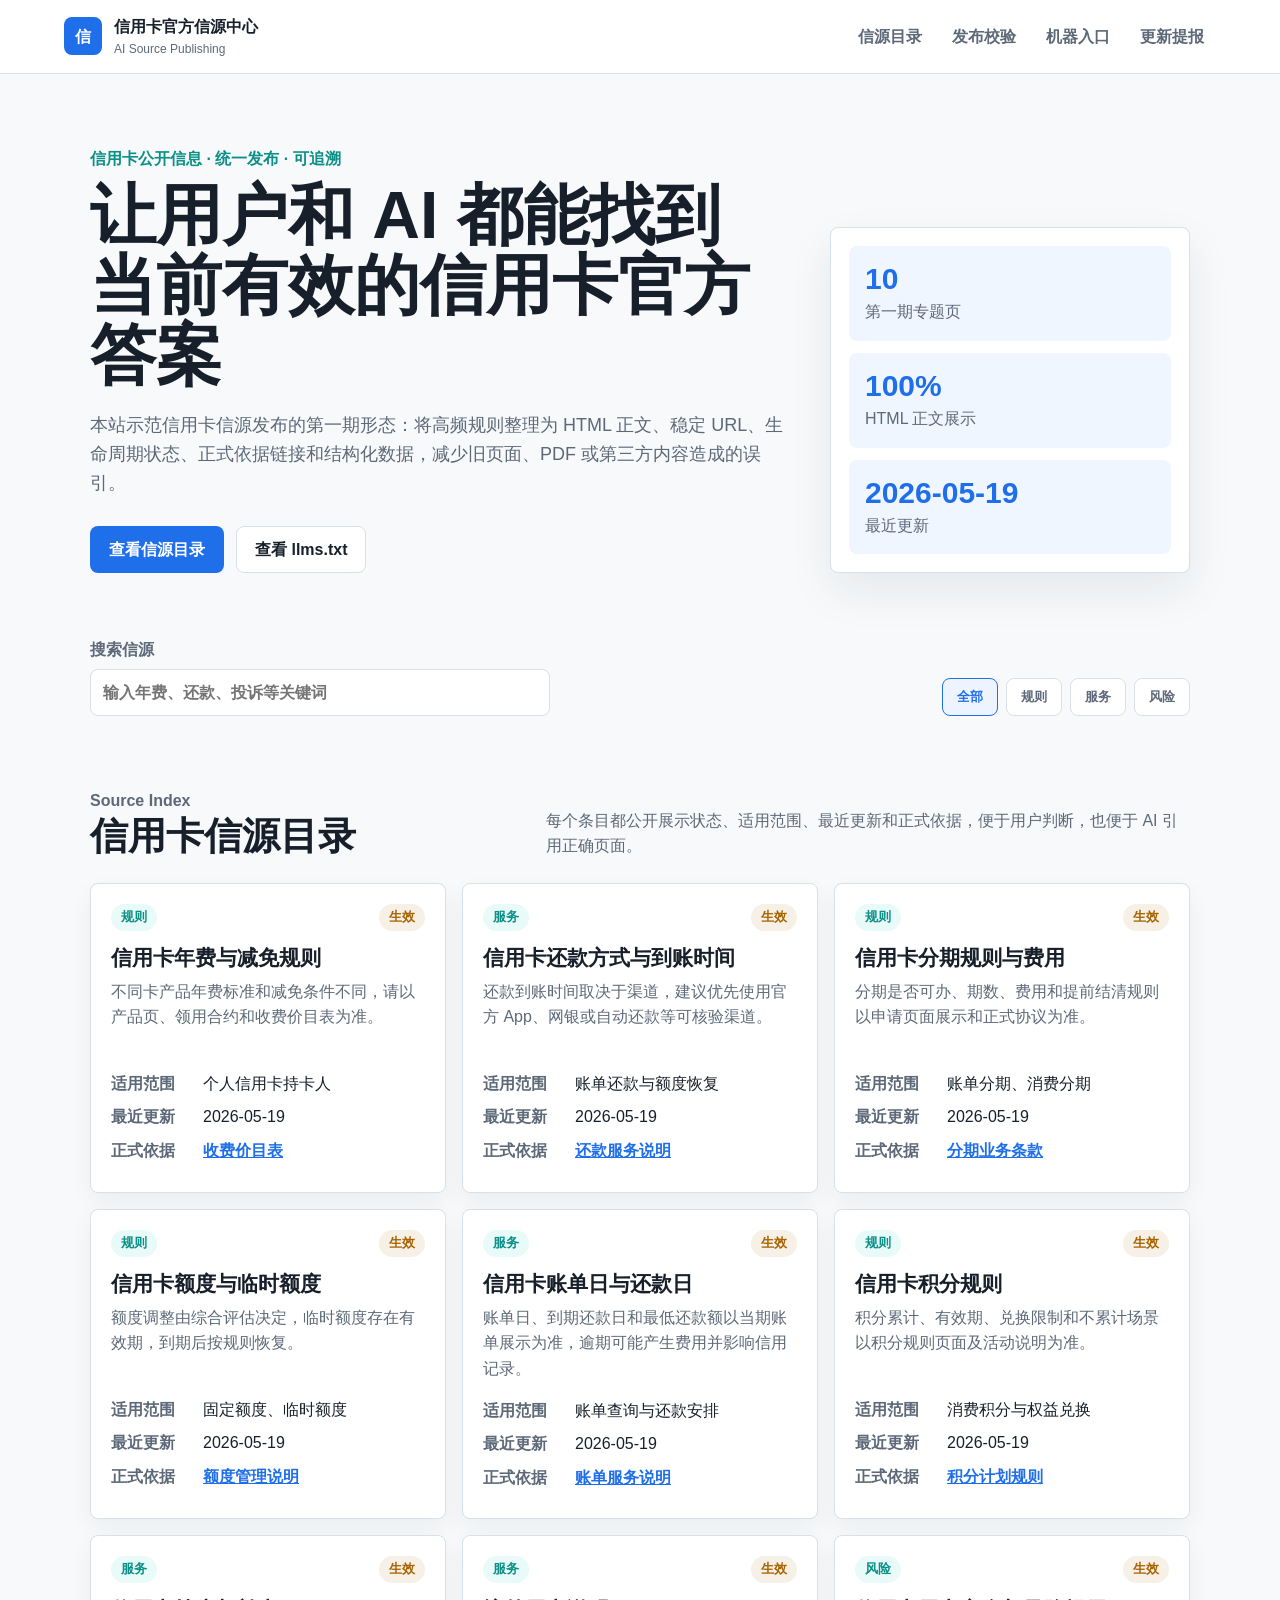
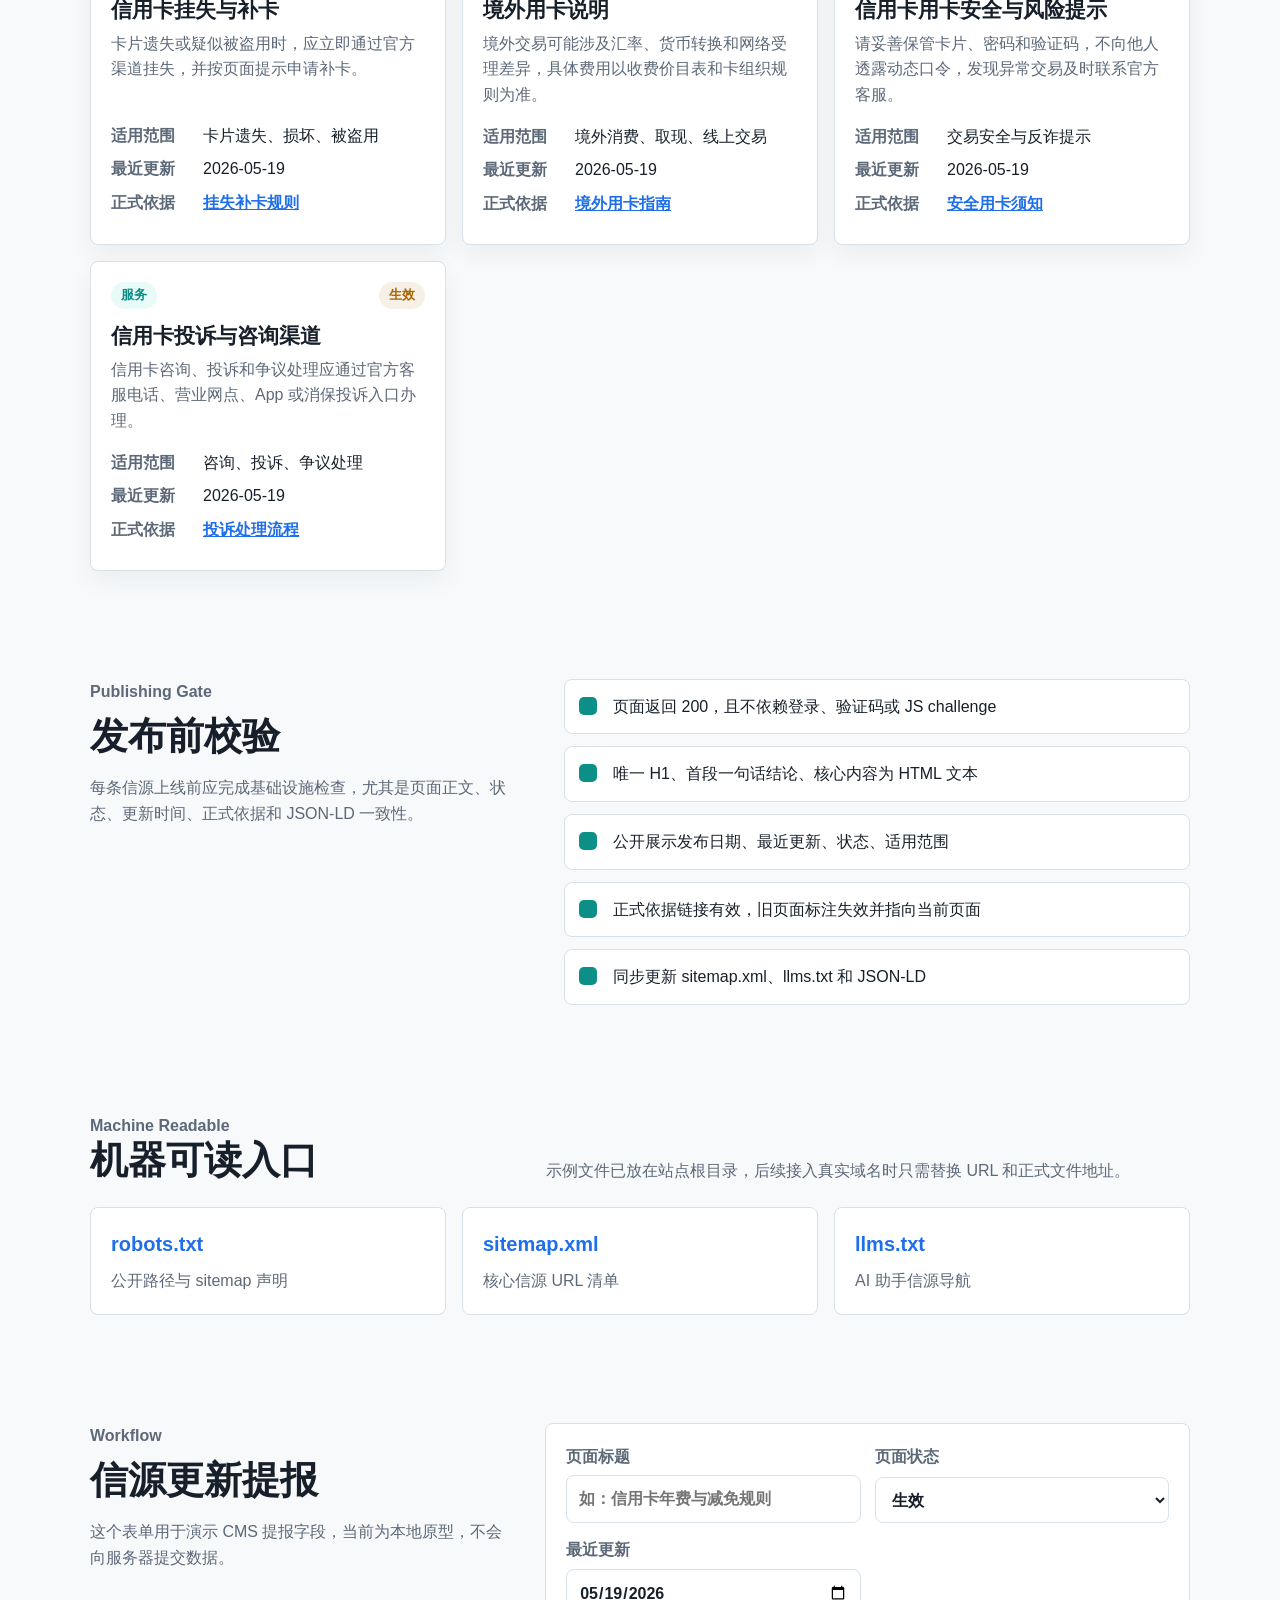
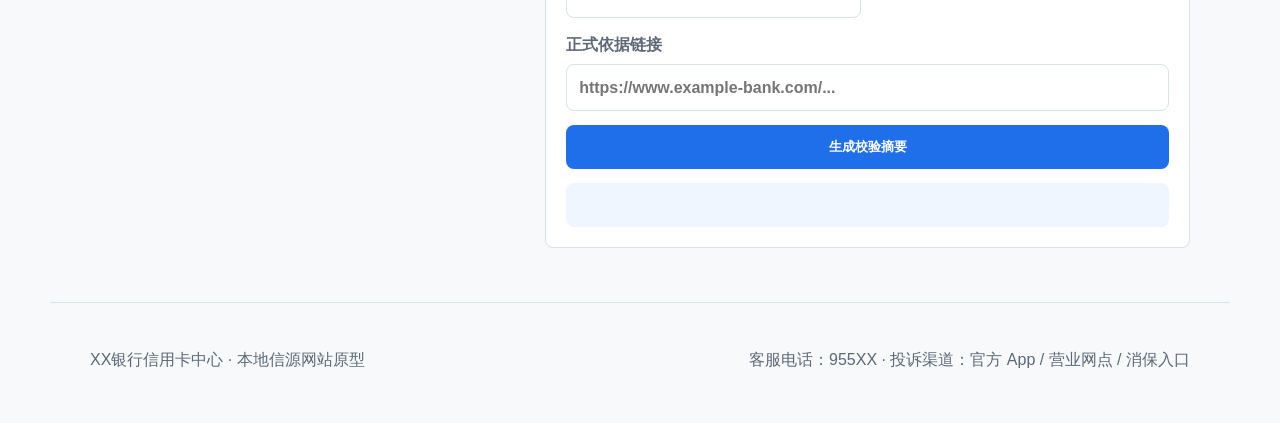
==== index.html @ ddd30bd1 "Initial credit card source site" ====
<!doctype html>
<html lang="zh-CN">
  <head>
    <meta charset="utf-8">
    <meta name="viewport" content="width=device-width, initial-scale=1">
    <title>信用卡官方信源中心</title>
    <meta name="description" content="面向用户、搜索引擎和 AI 助手的信用卡官方信源发布网站，集中展示年费、还款、分期、额度、账单、积分、挂失、境外用卡、安全和投诉渠道等公开信息。">
    <link rel="canonical" href="https://hirock.org/">
    <link rel="stylesheet" href="./styles.css">
    <script type="application/ld+json">
      {
        "@context": "https://schema.org",
        "@type": "BankOrCreditUnion",
        "name": "XX银行信用卡中心",
        "url": "https://hirock.org/",
        "telephone": "955XX",
        "areaServed": "中国大陆",
        "sameAs": [
          "https://www.example-bank.com/credit-card"
        ]
      }
    </script>
    <script type="application/ld+json">
      {
        "@context": "https://schema.org",
        "@type": "FAQPage",
        "mainEntity": [
          {
            "@type": "Question",
            "name": "信用卡年费是否可以减免？",
            "acceptedAnswer": {
              "@type": "Answer",
              "text": "不同产品的年费和减免条件不同，用户应以信用卡产品页、领用合约和收费价目表中的当前有效规则为准。"
            }
          },
          {
            "@type": "Question",
            "name": "信用卡还款后多久恢复额度？",
            "acceptedAnswer": {
              "@type": "Answer",
              "text": "到账时间与还款渠道相关，实时到账渠道通常较快恢复额度，跨行或第三方渠道可能存在处理时间。"
            }
          }
        ]
      }
    </script>
  </head>
  <body>
    <header class="topbar">
      <a class="brand" href="#top" aria-label="返回顶部">
        <span class="brand-mark">信</span>
        <span>
          <strong>信用卡官方信源中心</strong>
          <small>AI Source Publishing</small>
        </span>
      </a>
      <nav class="nav" aria-label="主导航">
        <a href="#sources">信源目录</a>
        <a href="#quality">发布校验</a>
        <a href="#machine">机器入口</a>
        <a href="#submit">更新提报</a>
      </nav>
    </header>

    <main id="top">
      <section class="hero">
        <div class="hero-copy">
          <p class="eyebrow">信用卡公开信息 · 统一发布 · 可追溯</p>
          <h1>让用户和 AI 都能找到当前有效的信用卡官方答案</h1>
          <p class="summary">
            本站示范信用卡信源发布的第一期形态：将高频规则整理为 HTML 正文、稳定 URL、生命周期状态、正式依据链接和结构化数据，减少旧页面、PDF 或第三方内容造成的误引。
          </p>
          <div class="hero-actions">
            <a class="button primary" href="#sources">查看信源目录</a>
            <a class="button secondary" href="./llms.txt">查看 llms.txt</a>
          </div>
        </div>
        <aside class="status-panel" aria-label="站点信源状态">
          <div>
            <span class="metric">10</span>
            <span class="label">第一期专题页</span>
          </div>
          <div>
            <span class="metric">100%</span>
            <span class="label">HTML 正文展示</span>
          </div>
          <div>
            <span class="metric">2026-05-19</span>
            <span class="label">最近更新</span>
          </div>
        </aside>
      </section>

      <section class="toolbar" aria-label="信源筛选">
        <label class="search">
          <span>搜索信源</span>
          <input id="searchInput" type="search" placeholder="输入年费、还款、投诉等关键词">
        </label>
        <div class="filters" role="group" aria-label="按类型筛选">
          <button class="filter active" type="button" data-filter="all">全部</button>
          <button class="filter" type="button" data-filter="规则">规则</button>
          <button class="filter" type="button" data-filter="服务">服务</button>
          <button class="filter" type="button" data-filter="风险">风险</button>
        </div>
      </section>

      <section id="sources" class="section">
        <div class="section-head">
          <div>
            <p class="eyebrow">Source Index</p>
            <h2>信用卡信源目录</h2>
          </div>
          <p>每个条目都公开展示状态、适用范围、最近更新和正式依据，便于用户判断，也便于 AI 引用正确页面。</p>
        </div>

        <div class="source-grid" id="sourceGrid">
          <article class="source-card" data-type="规则" data-keywords="年费 减免 收费 规则">
            <div class="card-top">
              <span class="tag">规则</span>
              <span class="state">生效</span>
            </div>
            <h3 id="annual-fee"><a href="./sources/annual-fee">信用卡年费与减免规则</a></h3>
            <p class="answer">不同卡产品年费标准和减免条件不同，请以产品页、领用合约和收费价目表为准。</p>
            <dl>
              <div><dt>适用范围</dt><dd>个人信用卡持卡人</dd></div>
              <div><dt>最近更新</dt><dd>2026-05-19</dd></div>
              <div><dt>正式依据</dt><dd><a href="#">收费价目表</a></dd></div>
            </dl>
          </article>

          <article class="source-card" data-type="服务" data-keywords="还款 到账 自动还款 渠道">
            <div class="card-top">
              <span class="tag">服务</span>
              <span class="state">生效</span>
            </div>
            <h3 id="repayment"><a href="./sources/repayment">信用卡还款方式与到账时间</a></h3>
            <p class="answer">还款到账时间取决于渠道，建议优先使用官方 App、网银或自动还款等可核验渠道。</p>
            <dl>
              <div><dt>适用范围</dt><dd>账单还款与额度恢复</dd></div>
              <div><dt>最近更新</dt><dd>2026-05-19</dd></div>
              <div><dt>正式依据</dt><dd><a href="#">还款服务说明</a></dd></div>
            </dl>
          </article>

          <article class="source-card" data-type="规则" data-keywords="分期 手续费 费率 账单分期">
            <div class="card-top">
              <span class="tag">规则</span>
              <span class="state">生效</span>
            </div>
            <h3 id="installment"><a href="./sources/installment">信用卡分期规则与费用</a></h3>
            <p class="answer">分期是否可办、期数、费用和提前结清规则以申请页面展示和正式协议为准。</p>
            <dl>
              <div><dt>适用范围</dt><dd>账单分期、消费分期</dd></div>
              <div><dt>最近更新</dt><dd>2026-05-19</dd></div>
              <div><dt>正式依据</dt><dd><a href="#">分期业务条款</a></dd></div>
            </dl>
          </article>

          <article class="source-card" data-type="规则" data-keywords="额度 临时额度 固定额度 调额">
            <div class="card-top">
              <span class="tag">规则</span>
              <span class="state">生效</span>
            </div>
            <h3 id="limit"><a href="./sources/limit">信用卡额度与临时额度</a></h3>
            <p class="answer">额度调整由综合评估决定，临时额度存在有效期，到期后按规则恢复。</p>
            <dl>
              <div><dt>适用范围</dt><dd>固定额度、临时额度</dd></div>
              <div><dt>最近更新</dt><dd>2026-05-19</dd></div>
              <div><dt>正式依据</dt><dd><a href="#">额度管理说明</a></dd></div>
            </dl>
          </article>

          <article class="source-card" data-type="服务" data-keywords="账单日 还款日 最低还款 免息期">
            <div class="card-top">
              <span class="tag">服务</span>
              <span class="state">生效</span>
            </div>
            <h3 id="bill"><a href="./sources/bill">信用卡账单日与还款日</a></h3>
            <p class="answer">账单日、到期还款日和最低还款额以当期账单展示为准，逾期可能产生费用并影响信用记录。</p>
            <dl>
              <div><dt>适用范围</dt><dd>账单查询与还款安排</dd></div>
              <div><dt>最近更新</dt><dd>2026-05-19</dd></div>
              <div><dt>正式依据</dt><dd><a href="#">账单服务说明</a></dd></div>
            </dl>
          </article>

          <article class="source-card" data-type="规则" data-keywords="积分 积分兑换 里程 权益">
            <div class="card-top">
              <span class="tag">规则</span>
              <span class="state">生效</span>
            </div>
            <h3 id="points"><a href="./sources/points">信用卡积分规则</a></h3>
            <p class="answer">积分累计、有效期、兑换限制和不累计场景以积分规则页面及活动说明为准。</p>
            <dl>
              <div><dt>适用范围</dt><dd>消费积分与权益兑换</dd></div>
              <div><dt>最近更新</dt><dd>2026-05-19</dd></div>
              <div><dt>正式依据</dt><dd><a href="#">积分计划规则</a></dd></div>
            </dl>
          </article>

          <article class="source-card" data-type="服务" data-keywords="挂失 补卡 丢卡 盗刷">
            <div class="card-top">
              <span class="tag">服务</span>
              <span class="state">生效</span>
            </div>
            <h3 id="lost-card"><a href="./sources/lost-card">信用卡挂失与补卡</a></h3>
            <p class="answer">卡片遗失或疑似被盗用时，应立即通过官方渠道挂失，并按页面提示申请补卡。</p>
            <dl>
              <div><dt>适用范围</dt><dd>卡片遗失、损坏、被盗用</dd></div>
              <div><dt>最近更新</dt><dd>2026-05-19</dd></div>
              <div><dt>正式依据</dt><dd><a href="#">挂失补卡规则</a></dd></div>
            </dl>
          </article>

          <article class="source-card" data-type="服务" data-keywords="境外用卡 外币 汇率 海外">
            <div class="card-top">
              <span class="tag">服务</span>
              <span class="state">生效</span>
            </div>
            <h3 id="overseas"><a href="./sources/overseas">境外用卡说明</a></h3>
            <p class="answer">境外交易可能涉及汇率、货币转换和网络受理差异，具体费用以收费价目表和卡组织规则为准。</p>
            <dl>
              <div><dt>适用范围</dt><dd>境外消费、取现、线上交易</dd></div>
              <div><dt>最近更新</dt><dd>2026-05-19</dd></div>
              <div><dt>正式依据</dt><dd><a href="#">境外用卡指南</a></dd></div>
            </dl>
          </article>

          <article class="source-card" data-type="风险" data-keywords="安全 风险 盗刷 诈骗 风险提示">
            <div class="card-top">
              <span class="tag">风险</span>
              <span class="state">生效</span>
            </div>
            <h3 id="security"><a href="./sources/security">信用卡用卡安全与风险提示</a></h3>
            <p class="answer">请妥善保管卡片、密码和验证码，不向他人透露动态口令，发现异常交易及时联系官方客服。</p>
            <dl>
              <div><dt>适用范围</dt><dd>交易安全与反诈提示</dd></div>
              <div><dt>最近更新</dt><dd>2026-05-19</dd></div>
              <div><dt>正式依据</dt><dd><a href="#">安全用卡须知</a></dd></div>
            </dl>
          </article>

          <article class="source-card" data-type="服务" data-keywords="投诉 咨询 客服 消保 渠道">
            <div class="card-top">
              <span class="tag">服务</span>
              <span class="state">生效</span>
            </div>
            <h3 id="complaint"><a href="./sources/complaint">信用卡投诉与咨询渠道</a></h3>
            <p class="answer">信用卡咨询、投诉和争议处理应通过官方客服电话、营业网点、App 或消保投诉入口办理。</p>
            <dl>
              <div><dt>适用范围</dt><dd>咨询、投诉、争议处理</dd></div>
              <div><dt>最近更新</dt><dd>2026-05-19</dd></div>
              <div><dt>正式依据</dt><dd><a href="#">投诉处理流程</a></dd></div>
            </dl>
          </article>
        </div>
      </section>

      <section id="quality" class="section split">
        <div>
          <p class="eyebrow">Publishing Gate</p>
          <h2>发布前校验</h2>
          <p>每条信源上线前应完成基础设施检查，尤其是页面正文、状态、更新时间、正式依据和 JSON-LD 一致性。</p>
        </div>
        <ul class="checklist">
          <li><span></span>页面返回 200，且不依赖登录、验证码或 JS challenge</li>
          <li><span></span>唯一 H1、首段一句话结论、核心内容为 HTML 文本</li>
          <li><span></span>公开展示发布日期、最近更新、状态、适用范围</li>
          <li><span></span>正式依据链接有效，旧页面标注失效并指向当前页面</li>
          <li><span></span>同步更新 sitemap.xml、llms.txt 和 JSON-LD</li>
        </ul>
      </section>

      <section id="machine" class="section machine">
        <div class="section-head">
          <div>
            <p class="eyebrow">Machine Readable</p>
            <h2>机器可读入口</h2>
          </div>
          <p>示例文件已放在站点根目录，后续接入真实域名时只需替换 URL 和正式文件地址。</p>
        </div>
        <div class="machine-links">
          <a href="./robots.txt"><strong>robots.txt</strong><span>公开路径与 sitemap 声明</span></a>
          <a href="./sitemap.xml"><strong>sitemap.xml</strong><span>核心信源 URL 清单</span></a>
          <a href="./llms.txt"><strong>llms.txt</strong><span>AI 助手信源导航</span></a>
        </div>
      </section>

      <section id="submit" class="section submit">
        <div>
          <p class="eyebrow">Workflow</p>
          <h2>信源更新提报</h2>
          <p>这个表单用于演示 CMS 提报字段，当前为本地原型，不会向服务器提交数据。</p>
        </div>
        <form id="sourceForm">
          <label>
            页面标题
            <input name="title" placeholder="如：信用卡年费与减免规则">
          </label>
          <label>
            页面状态
            <select name="status">
              <option>生效</option>
              <option>失效</option>
              <option>归档</option>
              <option>草稿</option>
            </select>
          </label>
          <label>
            最近更新
            <input name="updated" type="date" value="2026-05-19">
          </label>
          <label>
            正式依据链接
            <input name="source" placeholder="https://www.example-bank.com/...">
          </label>
          <button class="button primary" type="submit">生成校验摘要</button>
          <output id="formOutput" aria-live="polite"></output>
        </form>
      </section>
    </main>

    <footer class="footer">
      <p>XX银行信用卡中心 · 本地信源网站原型</p>
      <p>客服电话：955XX · 投诉渠道：官方 App / 营业网点 / 消保入口</p>
    </footer>
    <script src="./script.js"></script>
  </body>
</html>
---- styles.css ----
:root {
  color-scheme: light;
  --ink: #17202a;
  --muted: #5d6978;
  --line: #d9e1e8;
  --paper: #f7f9fb;
  --white: #ffffff;
  --blue: #1f6feb;
  --teal: #0b8f87;
  --red: #b42318;
  --gold: #a86403;
  --shadow: 0 18px 45px rgba(23, 32, 42, 0.08);
}

* {
  box-sizing: border-box;
}

html {
  scroll-behavior: smooth;
}

body {
  margin: 0;
  background: var(--paper);
  color: var(--ink);
  font-family: -apple-system, BlinkMacSystemFont, "Segoe UI", "PingFang SC", "Microsoft YaHei", sans-serif;
  line-height: 1.6;
}

a {
  color: inherit;
}

.topbar {
  position: sticky;
  top: 0;
  z-index: 10;
  display: flex;
  align-items: center;
  justify-content: space-between;
  gap: 24px;
  padding: 14px clamp(18px, 5vw, 64px);
  background: rgba(255, 255, 255, 0.92);
  border-bottom: 1px solid var(--line);
  backdrop-filter: blur(12px);
}

.brand {
  display: inline-flex;
  align-items: center;
  gap: 12px;
  text-decoration: none;
}

.brand-mark {
  display: grid;
  width: 38px;
  height: 38px;
  place-items: center;
  border-radius: 8px;
  background: var(--blue);
  color: white;
  font-weight: 800;
}

.brand strong,
.brand small {
  display: block;
}

.brand small {
  color: var(--muted);
  font-size: 12px;
}

.nav {
  display: flex;
  flex-wrap: wrap;
  gap: 6px;
  justify-content: flex-end;
}

.nav a,
.button,
.filter {
  border-radius: 8px;
  text-decoration: none;
  font-weight: 700;
}

.nav a {
  padding: 8px 12px;
  color: var(--muted);
}

.nav a:hover {
  color: var(--blue);
  background: #edf4ff;
}

.hero,
.section,
.toolbar,
.footer {
  max-width: 1180px;
  margin: 0 auto;
  padding-left: clamp(18px, 5vw, 40px);
  padding-right: clamp(18px, 5vw, 40px);
}

.hero {
  display: grid;
  grid-template-columns: minmax(0, 1fr) 360px;
  gap: 44px;
  align-items: end;
  padding-top: 72px;
  padding-bottom: 46px;
}

.eyebrow {
  margin: 0 0 10px;
  color: var(--teal);
  font-weight: 800;
  letter-spacing: 0;
}

h1,
h2,
h3,
p {
  overflow-wrap: anywhere;
}

h1 {
  max-width: 820px;
  margin: 0;
  font-size: clamp(36px, 6vw, 66px);
  line-height: 1.06;
  letter-spacing: 0;
}

h2 {
  margin: 0;
  font-size: clamp(26px, 4vw, 38px);
  line-height: 1.18;
  letter-spacing: 0;
}

h3 {
  margin: 14px 0 8px;
  font-size: 21px;
  line-height: 1.25;
  letter-spacing: 0;
}

h3 a {
  text-decoration: none;
}

h3 a:hover {
  color: var(--blue);
}

.summary {
  max-width: 760px;
  margin: 20px 0 0;
  color: var(--muted);
  font-size: 18px;
}

.hero-actions {
  display: flex;
  flex-wrap: wrap;
  gap: 12px;
  margin-top: 28px;
}

.button {
  display: inline-flex;
  min-height: 44px;
  align-items: center;
  justify-content: center;
  border: 1px solid transparent;
  padding: 10px 18px;
  cursor: pointer;
}

.button.primary {
  background: var(--blue);
  color: white;
}

.button.secondary {
  background: white;
  color: var(--ink);
  border-color: var(--line);
}

.status-panel {
  display: grid;
  gap: 12px;
  padding: 18px;
  background: var(--white);
  border: 1px solid var(--line);
  border-radius: 8px;
  box-shadow: var(--shadow);
}

.status-panel div {
  padding: 16px;
  border-radius: 8px;
  background: #f0f6ff;
}

.metric,
.label {
  display: block;
}

.metric {
  color: var(--blue);
  font-size: 30px;
  font-weight: 850;
  line-height: 1.1;
}

.label {
  color: var(--muted);
  margin-top: 4px;
}

.toolbar {
  display: flex;
  align-items: end;
  justify-content: space-between;
  gap: 18px;
  padding-top: 18px;
  padding-bottom: 18px;
}

.search {
  display: grid;
  gap: 6px;
  width: min(100%, 460px);
  color: var(--muted);
  font-weight: 700;
}

input,
select {
  width: 100%;
  min-height: 44px;
  border: 1px solid var(--line);
  border-radius: 8px;
  padding: 10px 12px;
  background: white;
  color: var(--ink);
  font: inherit;
}

.filters {
  display: flex;
  flex-wrap: wrap;
  gap: 8px;
}

.filter {
  border: 1px solid var(--line);
  background: white;
  color: var(--muted);
  padding: 9px 14px;
  cursor: pointer;
}

.filter.active {
  border-color: var(--blue);
  background: #edf4ff;
  color: var(--blue);
}

.section {
  padding-top: 54px;
  padding-bottom: 54px;
}

.section-head {
  display: grid;
  grid-template-columns: minmax(0, 420px) minmax(0, 1fr);
  gap: 36px;
  align-items: end;
  margin-bottom: 24px;
}

.section-head p {
  margin: 0;
  color: var(--muted);
}

.source-grid {
  display: grid;
  grid-template-columns: repeat(3, minmax(0, 1fr));
  gap: 16px;
}

.source-card {
  min-height: 310px;
  padding: 20px;
  background: white;
  border: 1px solid var(--line);
  border-radius: 8px;
  box-shadow: 0 10px 26px rgba(23, 32, 42, 0.05);
}

.source-card.is-hidden {
  display: none;
}

.card-top {
  display: flex;
  justify-content: space-between;
  gap: 10px;
  align-items: center;
}

.tag,
.state {
  display: inline-flex;
  align-items: center;
  min-height: 26px;
  border-radius: 999px;
  padding: 3px 10px;
  font-size: 13px;
  font-weight: 800;
}

.tag {
  background: #e9fbf8;
  color: var(--teal);
}

.state {
  background: #f6f0e6;
  color: var(--gold);
}

.answer {
  min-height: 76px;
  margin: 0 0 16px;
  color: var(--muted);
}

dl {
  display: grid;
  gap: 8px;
  margin: 0;
}

dl div {
  display: grid;
  grid-template-columns: 82px 1fr;
  gap: 10px;
}

dt {
  color: var(--muted);
  font-weight: 700;
}

dd {
  margin: 0;
}

dd a {
  color: var(--blue);
  font-weight: 700;
}

.split {
  display: grid;
  grid-template-columns: 0.7fr 1fr;
  gap: 36px;
  align-items: start;
}

.split p {
  color: var(--muted);
}

.checklist {
  display: grid;
  gap: 12px;
  margin: 0;
  padding: 0;
  list-style: none;
}

.checklist li {
  display: grid;
  grid-template-columns: 22px 1fr;
  gap: 12px;
  align-items: start;
  padding: 14px;
  background: white;
  border: 1px solid var(--line);
  border-radius: 8px;
}

.checklist span {
  width: 18px;
  height: 18px;
  margin-top: 3px;
  border-radius: 5px;
  background: var(--teal);
}

.machine-links {
  display: grid;
  grid-template-columns: repeat(3, 1fr);
  gap: 16px;
}

.machine-links a {
  display: grid;
  gap: 8px;
  padding: 20px;
  background: white;
  border: 1px solid var(--line);
  border-radius: 8px;
  text-decoration: none;
}

.machine-links strong {
  color: var(--blue);
  font-size: 20px;
}

.machine-links span {
  color: var(--muted);
}

.submit {
  display: grid;
  grid-template-columns: 0.65fr 1fr;
  gap: 36px;
}

.submit p {
  color: var(--muted);
}

form {
  display: grid;
  grid-template-columns: repeat(2, minmax(0, 1fr));
  gap: 14px;
  padding: 20px;
  background: white;
  border: 1px solid var(--line);
  border-radius: 8px;
}

form label {
  display: grid;
  gap: 6px;
  color: var(--muted);
  font-weight: 700;
}

form label:nth-child(4),
form button,
output {
  grid-column: 1 / -1;
}

output {
  min-height: 44px;
  padding: 12px 14px;
  border-radius: 8px;
  background: #f0f6ff;
  color: var(--ink);
}

.footer {
  display: flex;
  justify-content: space-between;
  gap: 20px;
  padding-top: 28px;
  padding-bottom: 34px;
  border-top: 1px solid var(--line);
  color: var(--muted);
}

@media (max-width: 920px) {
  .hero,
  .section-head,
  .split,
  .submit {
    grid-template-columns: 1fr;
  }

  .source-grid,
  .machine-links {
    grid-template-columns: repeat(2, minmax(0, 1fr));
  }
}

@media (max-width: 680px) {
  .topbar,
  .toolbar,
  .footer {
    align-items: stretch;
    flex-direction: column;
  }

  .nav {
    justify-content: flex-start;
  }

  .source-grid,
  .machine-links,
  form {
    grid-template-columns: 1fr;
  }

  h1 {
    font-size: 38px;
  }
}
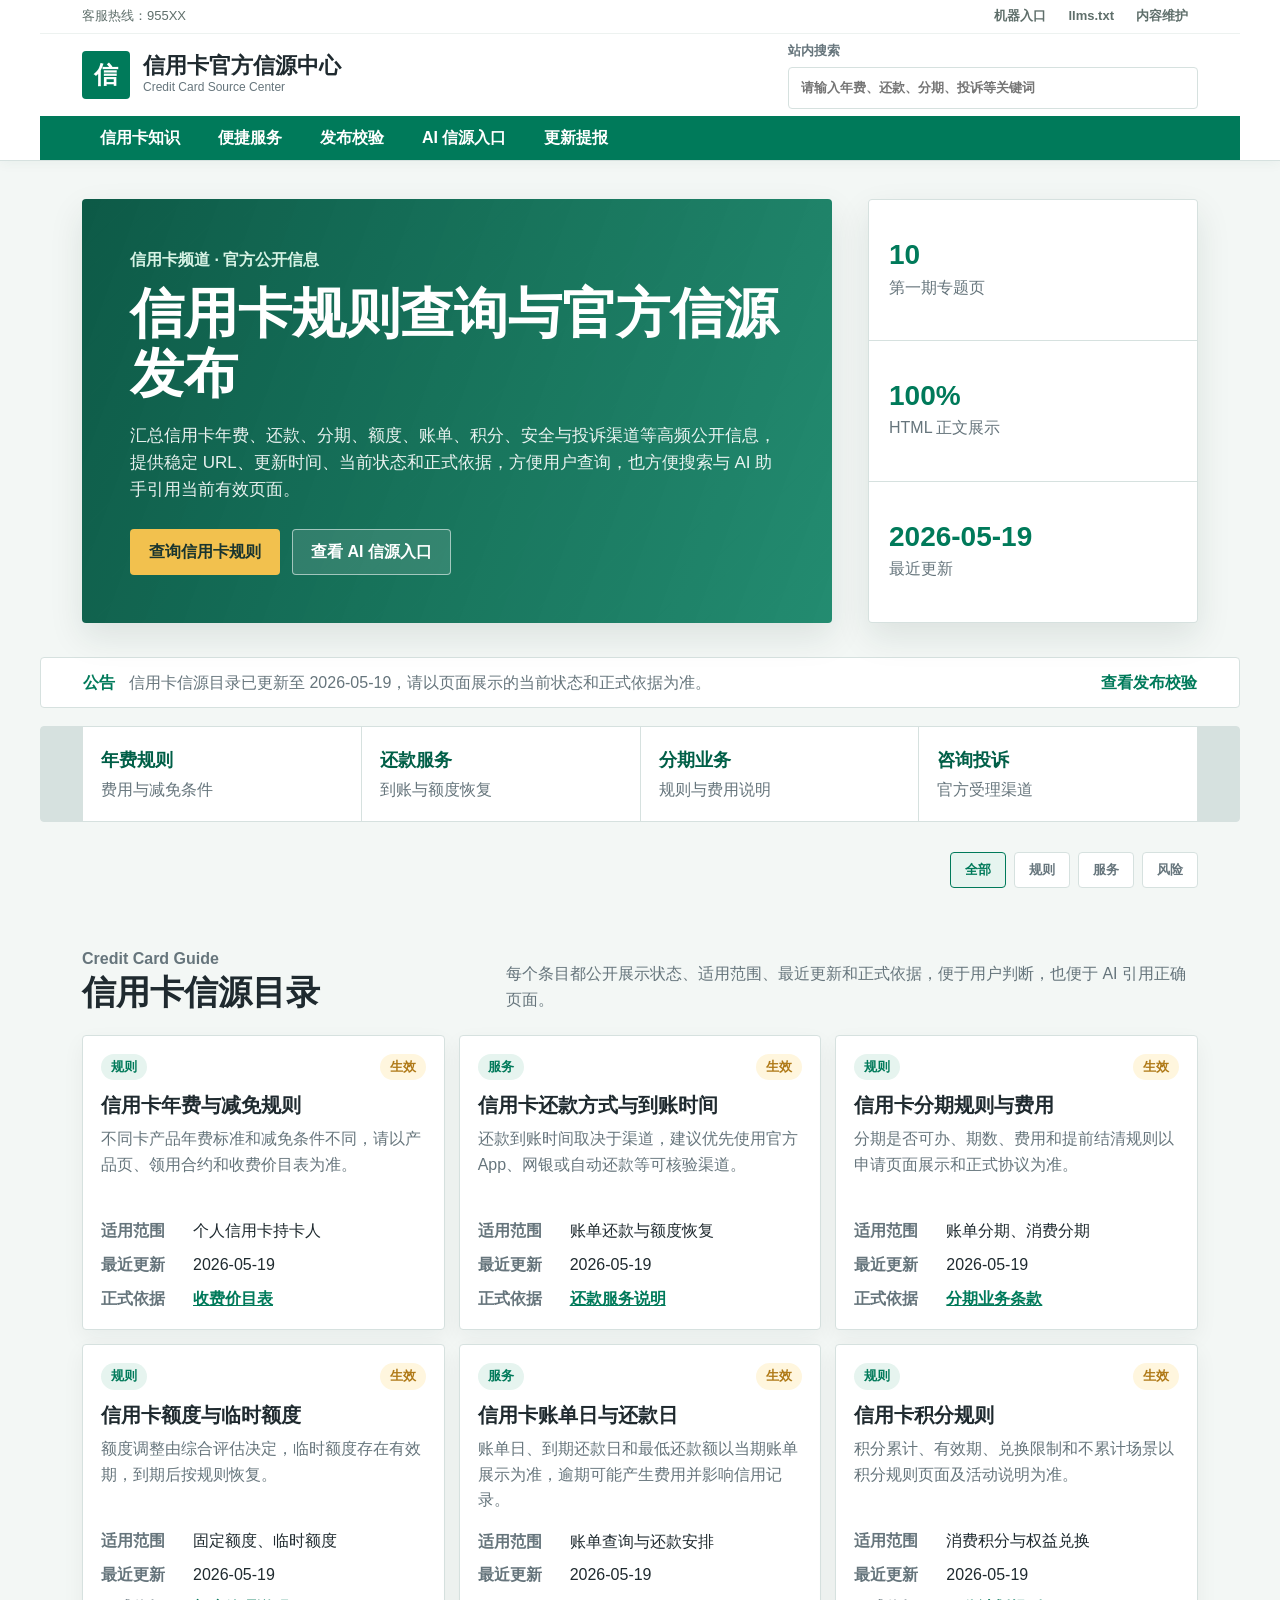
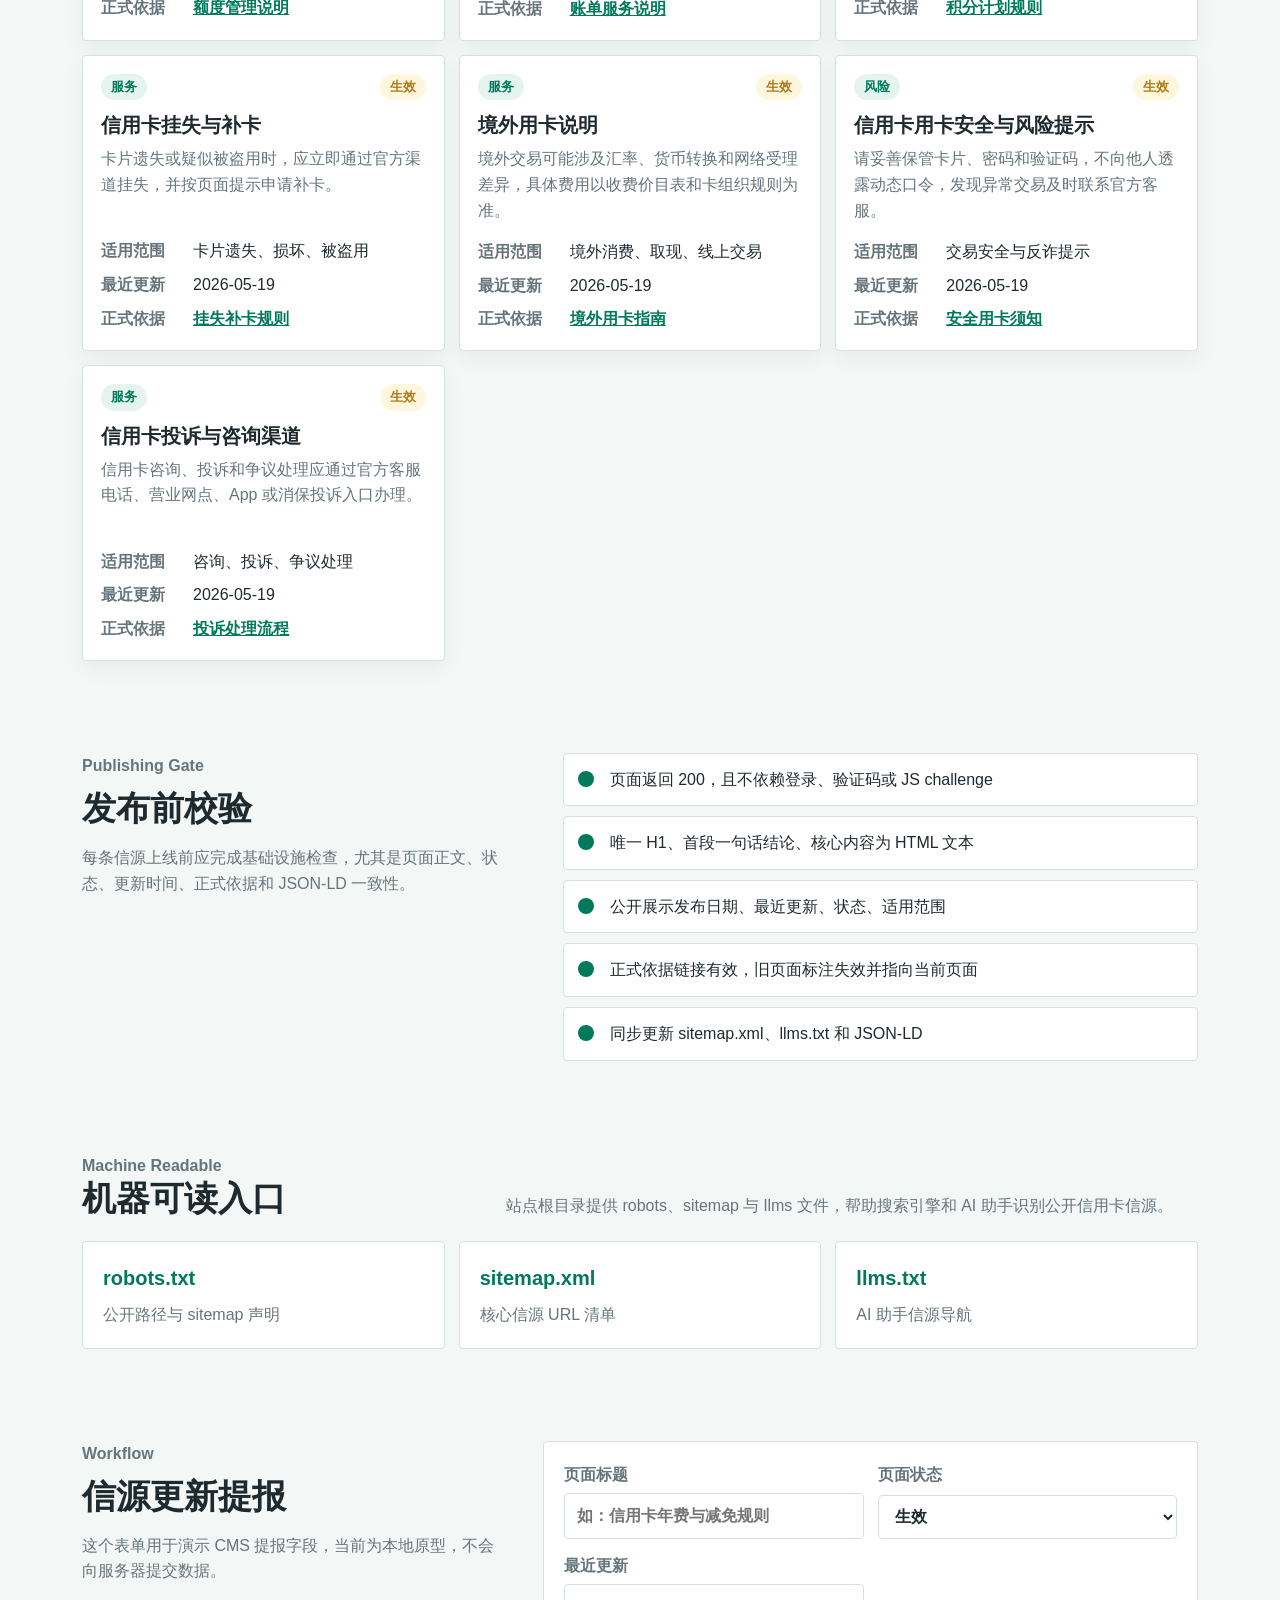
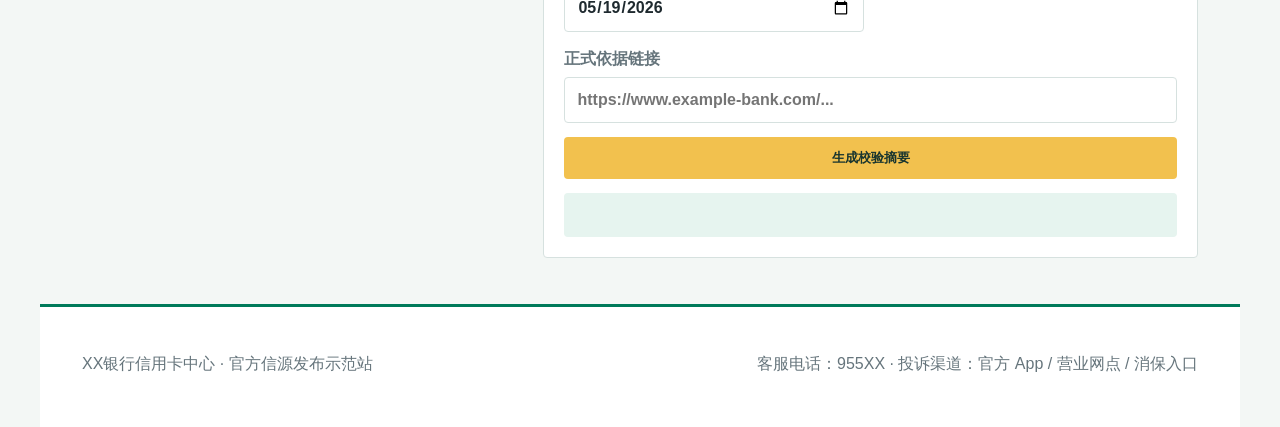
==== commit 47788b4c: "Update site style for bank credit card portal" ====
--- a/index.html
+++ b/index.html
@@ -5,14 +5,14 @@
     <meta name="viewport" content="width=device-width, initial-scale=1">
     <title>信用卡官方信源中心</title>
     <meta name="description" content="面向用户、搜索引擎和 AI 助手的信用卡官方信源发布网站，集中展示年费、还款、分期、额度、账单、积分、挂失、境外用卡、安全和投诉渠道等公开信息。">
-    <link rel="canonical" href="https://hirock.org/">
+    <link rel="canonical" href="https://www.hirock.org/">
     <link rel="stylesheet" href="./styles.css">
     <script type="application/ld+json">
       {
         "@context": "https://schema.org",
         "@type": "BankOrCreditUnion",
         "name": "XX银行信用卡中心",
-        "url": "https://hirock.org/",
+        "url": "https://www.hirock.org/",
         "telephone": "955XX",
         "areaServed": "中国大陆",
         "sameAs": [
@@ -46,18 +46,33 @@
     </script>
   </head>
   <body>
-    <header class="topbar">
-      <a class="brand" href="#top" aria-label="返回顶部">
-        <span class="brand-mark">信</span>
-        <span>
-          <strong>信用卡官方信源中心</strong>
-          <small>AI Source Publishing</small>
-        </span>
-      </a>
-      <nav class="nav" aria-label="主导航">
-        <a href="#sources">信源目录</a>
+    <header class="site-header">
+      <div class="utility-bar" aria-label="网站辅助导航">
+        <span>客服热线：955XX</span>
+        <nav>
+          <a href="#machine">机器入口</a>
+          <a href="./llms.txt">llms.txt</a>
+          <a href="#submit">内容维护</a>
+        </nav>
+      </div>
+      <div class="brand-row">
+        <a class="brand" href="#top" aria-label="返回顶部">
+          <span class="brand-mark">信</span>
+          <span>
+            <strong>信用卡官方信源中心</strong>
+            <small>Credit Card Source Center</small>
+          </span>
+        </a>
+        <label class="site-search">
+          <span>站内搜索</span>
+          <input id="searchInput" type="search" placeholder="请输入年费、还款、分期、投诉等关键词">
+        </label>
+      </div>
+      <nav class="channel-nav" aria-label="信用卡频道导航">
+        <a href="#sources">信用卡知识</a>
+        <a href="#services">便捷服务</a>
         <a href="#quality">发布校验</a>
-        <a href="#machine">机器入口</a>
+        <a href="#machine">AI 信源入口</a>
         <a href="#submit">更新提报</a>
       </nav>
     </header>
@@ -65,14 +80,14 @@
     <main id="top">
       <section class="hero">
         <div class="hero-copy">
-          <p class="eyebrow">信用卡公开信息 · 统一发布 · 可追溯</p>
-          <h1>让用户和 AI 都能找到当前有效的信用卡官方答案</h1>
+          <p class="eyebrow">信用卡频道 · 官方公开信息</p>
+          <h1>信用卡规则查询与官方信源发布</h1>
           <p class="summary">
-            本站示范信用卡信源发布的第一期形态：将高频规则整理为 HTML 正文、稳定 URL、生命周期状态、正式依据链接和结构化数据，减少旧页面、PDF 或第三方内容造成的误引。
+            汇总信用卡年费、还款、分期、额度、账单、积分、安全与投诉渠道等高频公开信息，提供稳定 URL、更新时间、当前状态和正式依据，方便用户查询，也方便搜索与 AI 助手引用当前有效页面。
           </p>
           <div class="hero-actions">
-            <a class="button primary" href="#sources">查看信源目录</a>
-            <a class="button secondary" href="./llms.txt">查看 llms.txt</a>
+            <a class="button primary" href="#sources">查询信用卡规则</a>
+            <a class="button secondary" href="#machine">查看 AI 信源入口</a>
           </div>
         </div>
         <aside class="status-panel" aria-label="站点信源状态">
@@ -91,11 +106,20 @@
         </aside>
       </section>
 
+      <section class="notice-strip" aria-label="站点公告">
+        <strong>公告</strong>
+        <span>信用卡信源目录已更新至 2026-05-19，请以页面展示的当前状态和正式依据为准。</span>
+        <a href="#quality">查看发布校验</a>
+      </section>
+
+      <section id="services" class="service-panel" aria-label="信用卡便捷服务">
+        <a href="./sources/annual-fee"><strong>年费规则</strong><span>费用与减免条件</span></a>
+        <a href="./sources/repayment"><strong>还款服务</strong><span>到账与额度恢复</span></a>
+        <a href="./sources/installment"><strong>分期业务</strong><span>规则与费用说明</span></a>
+        <a href="./sources/complaint"><strong>咨询投诉</strong><span>官方受理渠道</span></a>
+      </section>
+
       <section class="toolbar" aria-label="信源筛选">
-        <label class="search">
-          <span>搜索信源</span>
-          <input id="searchInput" type="search" placeholder="输入年费、还款、投诉等关键词">
-        </label>
         <div class="filters" role="group" aria-label="按类型筛选">
           <button class="filter active" type="button" data-filter="all">全部</button>
           <button class="filter" type="button" data-filter="规则">规则</button>
@@ -107,7 +131,7 @@
       <section id="sources" class="section">
         <div class="section-head">
           <div>
-            <p class="eyebrow">Source Index</p>
+            <p class="eyebrow">Credit Card Guide</p>
             <h2>信用卡信源目录</h2>
           </div>
           <p>每个条目都公开展示状态、适用范围、最近更新和正式依据，便于用户判断，也便于 AI 引用正确页面。</p>
@@ -277,7 +301,7 @@
             <p class="eyebrow">Machine Readable</p>
             <h2>机器可读入口</h2>
           </div>
-          <p>示例文件已放在站点根目录，后续接入真实域名时只需替换 URL 和正式文件地址。</p>
+          <p>站点根目录提供 robots、sitemap 与 llms 文件，帮助搜索引擎和 AI 助手识别公开信用卡信源。</p>
         </div>
         <div class="machine-links">
           <a href="./robots.txt"><strong>robots.txt</strong><span>公开路径与 sitemap 声明</span></a>
@@ -321,7 +345,7 @@
     </main>
 
     <footer class="footer">
-      <p>XX银行信用卡中心 · 本地信源网站原型</p>
+      <p>XX银行信用卡中心 · 官方信源发布示范站</p>
       <p>客服电话：955XX · 投诉渠道：官方 App / 营业网点 / 消保入口</p>
     </footer>
     <script src="./script.js"></script>
--- a/styles.css
+++ b/styles.css
@@ -1,15 +1,18 @@
 :root {
   color-scheme: light;
-  --ink: #17202a;
-  --muted: #5d6978;
-  --line: #d9e1e8;
-  --paper: #f7f9fb;
+  --ink: #1f2a2f;
+  --muted: #66757c;
+  --line: #d6e1df;
+  --paper: #f3f7f5;
   --white: #ffffff;
-  --blue: #1f6feb;
-  --teal: #0b8f87;
+  --green: #007a5a;
+  --green-dark: #005f47;
+  --green-soft: #e6f4ef;
+  --aqua: #16a3a1;
+  --gold: #b07a18;
+  --gold-soft: #fff6de;
   --red: #b42318;
-  --gold: #a86403;
-  --shadow: 0 18px 45px rgba(23, 32, 42, 0.08);
+  --shadow: 0 14px 34px rgba(23, 48, 42, 0.1);
 }
 
 * {
@@ -32,36 +35,89 @@
   color: inherit;
 }
 
-.topbar {
+.site-header {
   position: sticky;
   top: 0;
-  z-index: 10;
-  display: flex;
+  z-index: 20;
+  background: var(--white);
+  border-bottom: 1px solid var(--line);
+  box-shadow: 0 2px 12px rgba(0, 74, 56, 0.05);
+}
+
+.utility-bar,
+.brand-row,
+.channel-nav,
+.hero,
+.notice-strip,
+.service-panel,
+.section,
+.toolbar,
+.footer {
+  max-width: 1200px;
+  margin: 0 auto;
+  padding-left: clamp(18px, 5vw, 42px);
+  padding-right: clamp(18px, 5vw, 42px);
+}
+
+.utility-bar {
+  display: flex;
+  min-height: 34px;
+  align-items: center;
+  justify-content: space-between;
+  gap: 18px;
+  color: #5f6f6b;
+  font-size: 13px;
+  border-bottom: 1px solid #edf2f0;
+}
+
+.utility-bar nav,
+.channel-nav {
+  display: flex;
+  flex-wrap: wrap;
+  gap: 2px;
+}
+
+.utility-bar a,
+.channel-nav a,
+.button,
+.filter {
+  text-decoration: none;
+  font-weight: 700;
+}
+
+.utility-bar a {
+  padding: 6px 10px;
+}
+
+.utility-bar a:hover {
+  color: var(--green);
+}
+
+.brand-row {
+  display: flex;
+  min-height: 82px;
   align-items: center;
   justify-content: space-between;
   gap: 24px;
-  padding: 14px clamp(18px, 5vw, 64px);
-  background: rgba(255, 255, 255, 0.92);
-  border-bottom: 1px solid var(--line);
-  backdrop-filter: blur(12px);
 }
 
 .brand {
   display: inline-flex;
   align-items: center;
-  gap: 12px;
+  gap: 13px;
   text-decoration: none;
 }
 
 .brand-mark {
   display: grid;
-  width: 38px;
-  height: 38px;
+  width: 48px;
+  height: 48px;
   place-items: center;
-  border-radius: 8px;
-  background: var(--blue);
+  border-radius: 4px;
+  background: var(--green);
   color: white;
-  font-weight: 800;
+  font-size: 24px;
+  font-weight: 850;
 }
 
 .brand strong,
@@ -69,60 +125,91 @@
   display: block;
 }
 
+.brand strong {
+  font-size: 22px;
+  line-height: 1.15;
+}
+
 .brand small {
   color: var(--muted);
   font-size: 12px;
-}
-
-.nav {
-  display: flex;
-  flex-wrap: wrap;
+  letter-spacing: 0;
+}
+
+.site-search {
+  display: grid;
+  width: min(100%, 410px);
   gap: 6px;
-  justify-content: flex-end;
-}
-
-.nav a,
-.button,
-.filter {
-  border-radius: 8px;
-  text-decoration: none;
+  color: var(--muted);
+  font-size: 13px;
   font-weight: 700;
 }
 
-.nav a {
-  padding: 8px 12px;
-  color: var(--muted);
-}
-
-.nav a:hover {
-  color: var(--blue);
-  background: #edf4ff;
-}
-
-.hero,
-.section,
-.toolbar,
-.footer {
-  max-width: 1180px;
-  margin: 0 auto;
-  padding-left: clamp(18px, 5vw, 40px);
-  padding-right: clamp(18px, 5vw, 40px);
+input,
+select {
+  width: 100%;
+  min-height: 42px;
+  border: 1px solid var(--line);
+  border-radius: 4px;
+  padding: 9px 12px;
+  background: white;
+  color: var(--ink);
+  font: inherit;
+}
+
+input:focus,
+select:focus {
+  outline: 2px solid rgba(0, 122, 90, 0.22);
+  border-color: var(--green);
+}
+
+.channel-nav {
+  min-height: 44px;
+  align-items: center;
+  background: var(--green);
+  color: white;
+}
+
+.channel-nav a {
+  display: inline-flex;
+  min-height: 44px;
+  align-items: center;
+  padding: 0 18px;
+}
+
+.channel-nav a:hover {
+  background: var(--green-dark);
 }
 
 .hero {
   display: grid;
-  grid-template-columns: minmax(0, 1fr) 360px;
-  gap: 44px;
-  align-items: end;
-  padding-top: 72px;
-  padding-bottom: 46px;
+  grid-template-columns: minmax(0, 1fr) 330px;
+  gap: 36px;
+  align-items: stretch;
+  padding-top: 38px;
+  padding-bottom: 30px;
+}
+
+.hero-copy {
+  min-height: 310px;
+  padding: clamp(28px, 5vw, 48px);
+  color: white;
+  background:
+    linear-gradient(110deg, rgba(0, 81, 61, 0.95), rgba(0, 122, 90, 0.86)),
+    repeating-linear-gradient(135deg, rgba(255, 255, 255, 0.1) 0 1px, transparent 1px 18px);
+  border-radius: 4px;
+  box-shadow: var(--shadow);
 }
 
 .eyebrow {
   margin: 0 0 10px;
-  color: var(--teal);
+  color: var(--green);
   font-weight: 800;
   letter-spacing: 0;
+}
+
+.hero .eyebrow {
+  color: #d7f3e5;
 }
 
 h1,
@@ -133,24 +220,24 @@
 }
 
 h1 {
-  max-width: 820px;
+  max-width: 760px;
   margin: 0;
-  font-size: clamp(36px, 6vw, 66px);
-  line-height: 1.06;
+  font-size: clamp(34px, 5vw, 54px);
+  line-height: 1.12;
   letter-spacing: 0;
 }
 
 h2 {
   margin: 0;
-  font-size: clamp(26px, 4vw, 38px);
-  line-height: 1.18;
+  font-size: clamp(24px, 4vw, 34px);
+  line-height: 1.2;
   letter-spacing: 0;
 }
 
 h3 {
-  margin: 14px 0 8px;
-  font-size: 21px;
-  line-height: 1.25;
+  margin: 12px 0 8px;
+  font-size: 20px;
+  line-height: 1.3;
   letter-spacing: 0;
 }
 
@@ -159,58 +246,69 @@
 }
 
 h3 a:hover {
-  color: var(--blue);
+  color: var(--green);
 }
 
 .summary {
   max-width: 760px;
-  margin: 20px 0 0;
-  color: var(--muted);
-  font-size: 18px;
+  margin: 18px 0 0;
+  color: rgba(255, 255, 255, 0.9);
+  font-size: 17px;
 }
 
 .hero-actions {
   display: flex;
   flex-wrap: wrap;
   gap: 12px;
-  margin-top: 28px;
+  margin-top: 26px;
 }
 
 .button {
   display: inline-flex;
-  min-height: 44px;
+  min-height: 42px;
   align-items: center;
   justify-content: center;
   border: 1px solid transparent;
-  padding: 10px 18px;
+  border-radius: 4px;
+  padding: 9px 18px;
   cursor: pointer;
 }
 
 .button.primary {
-  background: var(--blue);
+  background: #f2c14e;
+  color: #19352f;
+}
+
+.button.primary:hover {
+  background: #ffd66b;
+}
+
+.button.secondary {
+  background: rgba(255, 255, 255, 0.12);
   color: white;
-}
-
-.button.secondary {
-  background: white;
-  color: var(--ink);
-  border-color: var(--line);
+  border-color: rgba(255, 255, 255, 0.55);
+}
+
+.button.secondary:hover {
+  background: rgba(255, 255, 255, 0.2);
 }
 
 .status-panel {
   display: grid;
-  gap: 12px;
-  padding: 18px;
+  gap: 1px;
+  background: var(--line);
+  border: 1px solid var(--line);
+  border-radius: 4px;
+  overflow: hidden;
+  box-shadow: var(--shadow);
+}
+
+.status-panel div {
+  display: grid;
+  align-content: center;
+  min-height: 100px;
+  padding: 18px 20px;
   background: var(--white);
-  border: 1px solid var(--line);
-  border-radius: 8px;
-  box-shadow: var(--shadow);
-}
-
-.status-panel div {
-  padding: 16px;
-  border-radius: 8px;
-  background: #f0f6ff;
 }
 
 .metric,
@@ -219,8 +317,8 @@
 }
 
 .metric {
-  color: var(--blue);
-  font-size: 30px;
+  color: var(--green);
+  font-size: 28px;
   font-weight: 850;
   line-height: 1.1;
 }
@@ -230,33 +328,74 @@
   margin-top: 4px;
 }
 
+.notice-strip {
+  display: flex;
+  align-items: center;
+  gap: 14px;
+  margin-top: 4px;
+  margin-bottom: 18px;
+  padding-top: 12px;
+  padding-bottom: 12px;
+  background: var(--white);
+  border: 1px solid var(--line);
+  border-radius: 4px;
+}
+
+.notice-strip strong {
+  color: var(--green);
+}
+
+.notice-strip span {
+  flex: 1;
+  color: var(--muted);
+}
+
+.notice-strip a {
+  color: var(--green);
+  font-weight: 800;
+  text-decoration: none;
+}
+
+.service-panel {
+  display: grid;
+  grid-template-columns: repeat(4, minmax(0, 1fr));
+  gap: 1px;
+  margin-bottom: 18px;
+  background: var(--line);
+  border: 1px solid var(--line);
+  border-radius: 4px;
+  overflow: hidden;
+}
+
+.service-panel a {
+  display: grid;
+  min-height: 94px;
+  align-content: center;
+  gap: 3px;
+  padding: 18px;
+  background: var(--white);
+  text-decoration: none;
+}
+
+.service-panel a:hover {
+  background: var(--green-soft);
+}
+
+.service-panel strong {
+  color: var(--green-dark);
+  font-size: 18px;
+}
+
+.service-panel span {
+  color: var(--muted);
+}
+
 .toolbar {
   display: flex;
-  align-items: end;
-  justify-content: space-between;
+  justify-content: flex-end;
   gap: 18px;
-  padding-top: 18px;
-  padding-bottom: 18px;
-}
-
-.search {
-  display: grid;
-  gap: 6px;
-  width: min(100%, 460px);
-  color: var(--muted);
-  font-weight: 700;
-}
-
-input,
-select {
-  width: 100%;
-  min-height: 44px;
-  border: 1px solid var(--line);
-  border-radius: 8px;
-  padding: 10px 12px;
-  background: white;
-  color: var(--ink);
-  font: inherit;
+  padding-top: 12px;
+  padding-bottom: 12px;
 }
 
 .filters {
@@ -267,29 +406,31 @@
 
 .filter {
   border: 1px solid var(--line);
+  border-radius: 4px;
   background: white;
   color: var(--muted);
-  padding: 9px 14px;
+  padding: 8px 14px;
   cursor: pointer;
 }
 
-.filter.active {
-  border-color: var(--blue);
-  background: #edf4ff;
-  color: var(--blue);
+.filter.active,
+.filter:hover {
+  border-color: var(--green);
+  background: var(--green-soft);
+  color: var(--green);
 }
 
 .section {
-  padding-top: 54px;
-  padding-bottom: 54px;
+  padding-top: 46px;
+  padding-bottom: 46px;
 }
 
 .section-head {
   display: grid;
-  grid-template-columns: minmax(0, 420px) minmax(0, 1fr);
-  gap: 36px;
+  grid-template-columns: minmax(0, 390px) minmax(0, 1fr);
+  gap: 34px;
   align-items: end;
-  margin-bottom: 24px;
+  margin-bottom: 22px;
 }
 
 .section-head p {
@@ -300,16 +441,21 @@
 .source-grid {
   display: grid;
   grid-template-columns: repeat(3, minmax(0, 1fr));
-  gap: 16px;
+  gap: 14px;
 }
 
 .source-card {
-  min-height: 310px;
-  padding: 20px;
+  min-height: 294px;
+  padding: 18px;
   background: white;
   border: 1px solid var(--line);
-  border-radius: 8px;
-  box-shadow: 0 10px 26px rgba(23, 32, 42, 0.05);
+  border-radius: 4px;
+  box-shadow: 0 8px 22px rgba(23, 48, 42, 0.05);
+}
+
+.source-card:hover {
+  border-color: rgba(0, 122, 90, 0.45);
+  box-shadow: var(--shadow);
 }
 
 .source-card.is-hidden {
@@ -327,7 +473,7 @@
 .state {
   display: inline-flex;
   align-items: center;
-  min-height: 26px;
+  min-height: 25px;
   border-radius: 999px;
   padding: 3px 10px;
   font-size: 13px;
@@ -335,12 +481,12 @@
 }
 
 .tag {
-  background: #e9fbf8;
-  color: var(--teal);
+  background: var(--green-soft);
+  color: var(--green);
 }
 
 .state {
-  background: #f6f0e6;
+  background: var(--gold-soft);
   color: var(--gold);
 }
 
@@ -372,7 +518,7 @@
 }
 
 dd a {
-  color: var(--blue);
+  color: var(--green);
   font-weight: 700;
 }
 
@@ -389,7 +535,7 @@
 
 .checklist {
   display: grid;
-  gap: 12px;
+  gap: 10px;
   margin: 0;
   padding: 0;
   list-style: none;
@@ -397,27 +543,27 @@
 
 .checklist li {
   display: grid;
-  grid-template-columns: 22px 1fr;
+  grid-template-columns: 20px 1fr;
   gap: 12px;
   align-items: start;
-  padding: 14px;
+  padding: 13px 14px;
   background: white;
   border: 1px solid var(--line);
-  border-radius: 8px;
+  border-radius: 4px;
 }
 
 .checklist span {
-  width: 18px;
-  height: 18px;
-  margin-top: 3px;
-  border-radius: 5px;
-  background: var(--teal);
+  width: 16px;
+  height: 16px;
+  margin-top: 4px;
+  border-radius: 50%;
+  background: var(--green);
 }
 
 .machine-links {
   display: grid;
   grid-template-columns: repeat(3, 1fr);
-  gap: 16px;
+  gap: 14px;
 }
 
 .machine-links a {
@@ -426,12 +572,17 @@
   padding: 20px;
   background: white;
   border: 1px solid var(--line);
-  border-radius: 8px;
+  border-radius: 4px;
   text-decoration: none;
 }
 
+.machine-links a:hover {
+  border-color: var(--green);
+  background: var(--green-soft);
+}
+
 .machine-links strong {
-  color: var(--blue);
+  color: var(--green);
   font-size: 20px;
 }
 
@@ -456,7 +607,7 @@
   padding: 20px;
   background: white;
   border: 1px solid var(--line);
-  border-radius: 8px;
+  border-radius: 4px;
 }
 
 form label {
@@ -475,8 +626,8 @@
 output {
   min-height: 44px;
   padding: 12px 14px;
-  border-radius: 8px;
-  background: #f0f6ff;
+  border-radius: 4px;
+  background: var(--green-soft);
   color: var(--ink);
 }
 
@@ -486,11 +637,13 @@
   gap: 20px;
   padding-top: 28px;
   padding-bottom: 34px;
-  border-top: 1px solid var(--line);
-  color: var(--muted);
+  border-top: 3px solid var(--green);
+  color: var(--muted);
+  background: var(--white);
 }
 
 @media (max-width: 920px) {
+  .brand-row,
   .hero,
   .section-head,
   .split,
@@ -498,31 +651,49 @@
     grid-template-columns: 1fr;
   }
 
+  .brand-row {
+    align-items: stretch;
+    padding-top: 14px;
+    padding-bottom: 14px;
+  }
+
   .source-grid,
-  .machine-links {
+  .machine-links,
+  .service-panel {
     grid-template-columns: repeat(2, minmax(0, 1fr));
   }
 }
 
 @media (max-width: 680px) {
-  .topbar,
-  .toolbar,
+  .utility-bar,
+  .notice-strip,
   .footer {
     align-items: stretch;
     flex-direction: column;
   }
 
-  .nav {
-    justify-content: flex-start;
+  .channel-nav a {
+    flex: 1 1 auto;
+    justify-content: center;
+    padding: 0 10px;
   }
 
   .source-grid,
   .machine-links,
+  .service-panel,
   form {
     grid-template-columns: 1fr;
   }
 
+  .hero {
+    padding-top: 22px;
+  }
+
+  .hero-copy {
+    min-height: 0;
+  }
+
   h1 {
-    font-size: 38px;
-  }
-}
+    font-size: 34px;
+  }
+}
